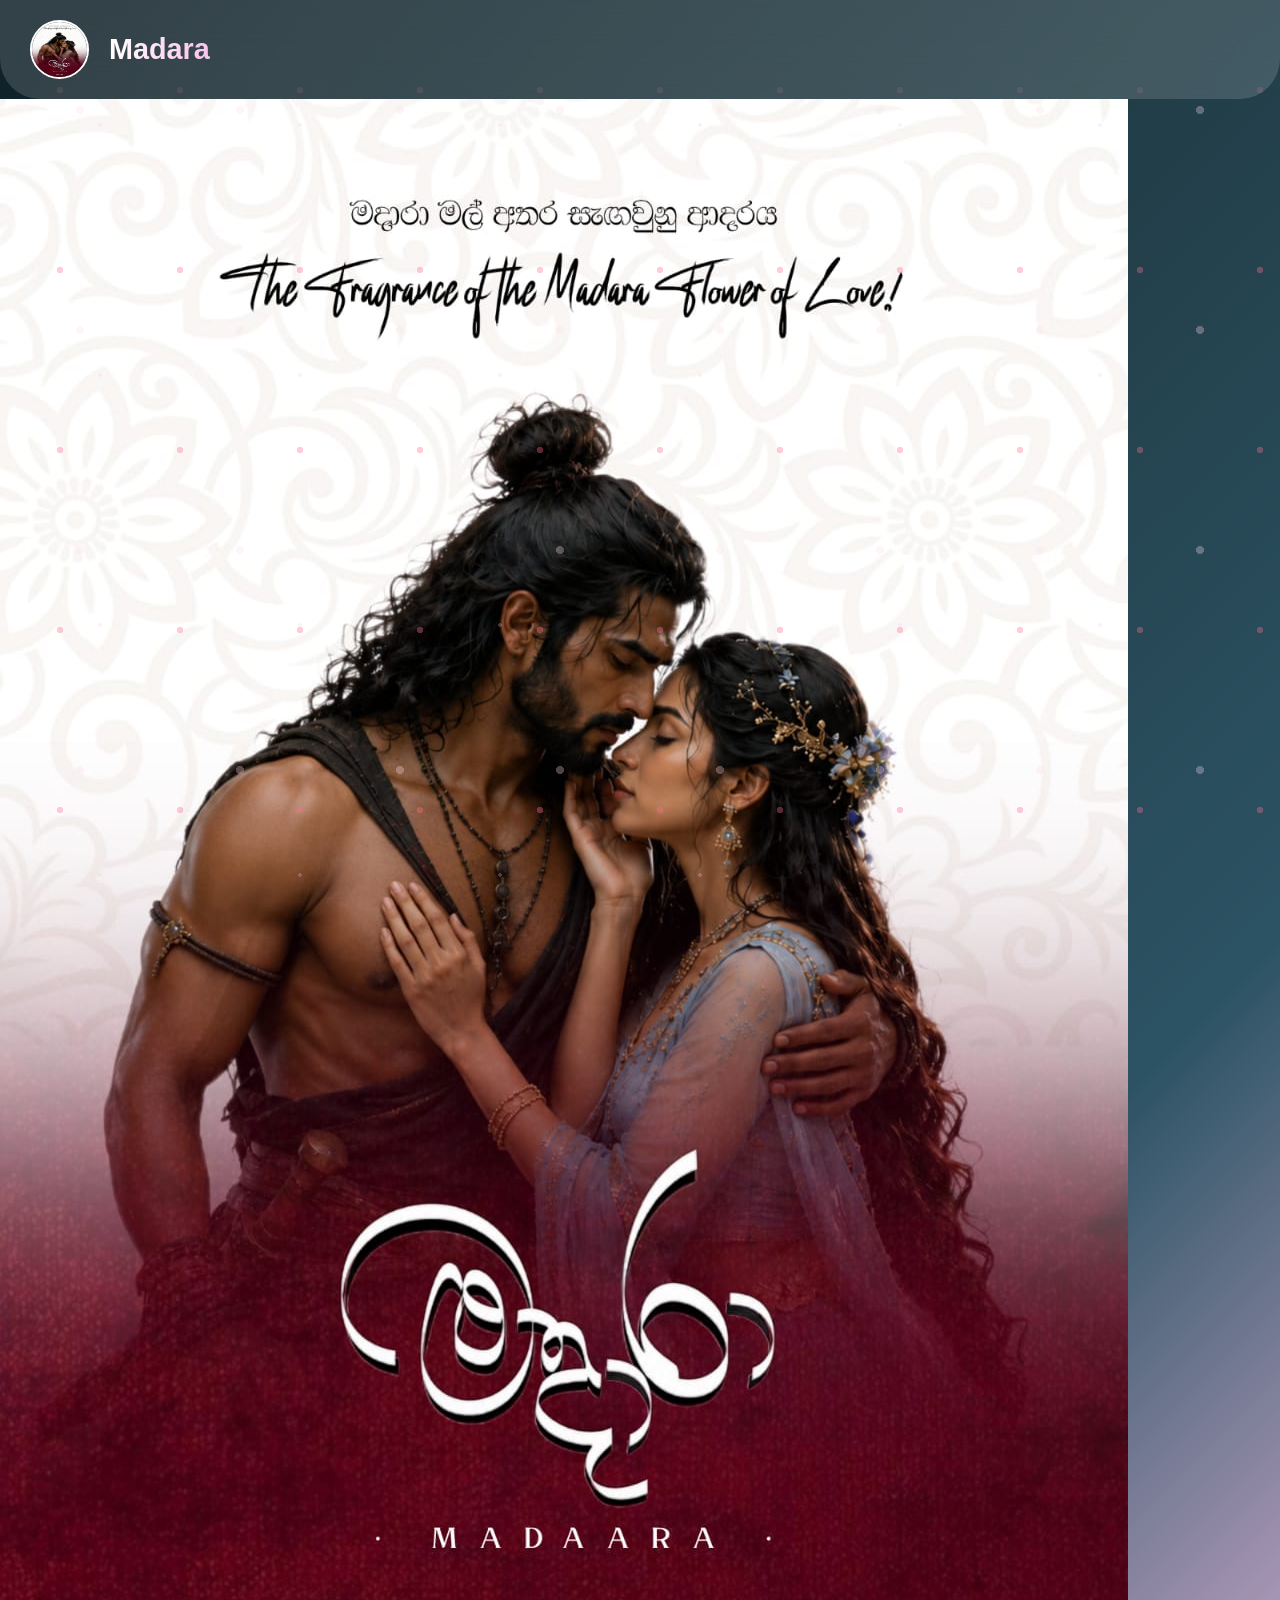
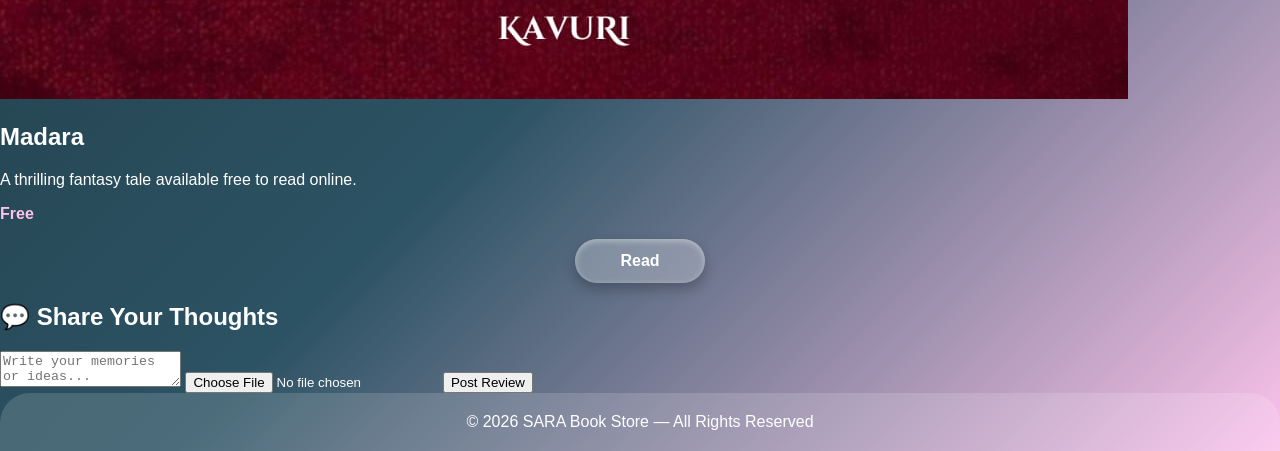
==== madara.html @ b9661925 "Add files via upload" ====
<!DOCTYPE html>
<html lang="en">
<head>
  <meta charset="UTF-8">
  <title>Madara</title>
  <link rel="stylesheet" href="style.css">
</head>
<body>
  <header>
    <img src="madara cover page.jpeg" class="author-photo" alt="Book Cover">
    <h1>Madara</h1>
  </header>

  <section class="book-detail-section">
    <div class="book-bubble">
      <img src="madara cover page.jpeg" alt="Book Cover">
    </div>
    <div class="book-info">
      <h2>Madara</h2>
      <p class="description">A thrilling fantasy tale available free to read online.</p>
      <p class="price">Free</p>
      <div class="book-buttons">
        <a href="https://www.wattpad.com/story/412340259" target="_blank" class="read-btn">Read</a>
      </div>
    </div>
  </section>

  <section class="review-center" data-book="madara">
    <h2>💬 Share Your Thoughts</h2>
    <form class="review-form" id="reviewForm">
      <textarea id="reviewText" placeholder="Write your memories or ideas..." required></textarea>
      <input type="file" id="reviewImage" accept="image/*">
      <button type="submit">Post Review</button>
    </form>
    <div class="reviews" id="reviewsList"></div>
  </section>

  <footer>© 2026 SARA Book Store — All Rights Reserved</footer>

  <script src="reviews.js"></script>
</body>
</html>
---- style.css ----
/* Global */
body {
  margin: 0;
  font-family: -apple-system, BlinkMacSystemFont, 'SF Pro Display', sans-serif;
  background: linear-gradient(135deg, #0f2027, #203a43, #2c5364, #fbc2eb);
  color: #fff;
  animation: fadeIn 1.2s ease-in;
}
@keyframes fadeIn { from { opacity: 0; } to { opacity: 1; } }

header {
  display: flex;
  align-items: center;
  justify-content: flex-start;
  padding: 20px 30px;
  background: rgba(255,255,255,0.15);
  backdrop-filter: blur(20px);
  border-bottom-left-radius: 40px;
  border-bottom-right-radius: 40px;
  gap: 20px;
}
.author-photo {
  width: 55px; height: 55px;
  border-radius: 50%;
  border: 2px solid white;
}
header h1 {
  font-size: 1.8em;
  font-weight: 600;
  background: linear-gradient(90deg,#fff,#fbc2eb);
  -webkit-background-clip: text;
  -webkit-text-fill-color: transparent;
  margin: 0;
}

/* Announcement */
.news-bar { 
  background: rgba(255,255,255,0.2); 
  padding: 12px; text-align: center; 
  border-radius: 30px; margin: 20px auto; 
  width: 80%; overflow: hidden; 
}
.news-text { 
  display: inline-block; white-space: nowrap; 
  animation: scrollText 15s linear infinite; 
  font-weight: 500; 
}
@keyframes scrollText {
  0% { transform: translateX(100%); }
  100% { transform: translateX(-100%); }
}

/* Slideshow */
.slideshow { 
  position: relative; max-width: 90%; height: 60vh; 
  margin: 40px auto; overflow: hidden; border-radius: 30px; 
}
.slide { 
  position: absolute; top: 0; left: 0; 
  width: 100%; height: 100%; object-fit: cover; 
  border-radius: 30px; opacity: 0; transition: opacity 1s; 
}
.slide.active { opacity: 1; z-index: 1; }
.bubble-nav { 
  position: absolute; bottom: 15px; left: 50%; 
  transform: translateX(-50%); display: flex; gap: 12px; 
}
.bubble-nav span { 
  width: 14px; height: 14px; border-radius: 50%; 
  background: rgba(255,255,255,0.6); cursor: pointer; 
  transition: transform 0.3s ease;
}
.bubble-nav span.active { background: #fbc2eb; transform: scale(1.2); }
/* Book grid */
.book-grid { 
  display: grid; grid-template-columns: repeat(auto-fit, minmax(220px, 1fr)); 
  gap: 25px; padding: 30px; 
}
.book-card { 
  background: rgba(255,255,255,0.2); backdrop-filter: blur(15px);
  border-radius: 20px; padding: 20px; text-align: center; 
  transition: transform 0.4s ease, box-shadow 0.4s ease; 
}
.book-card:hover { transform: translateY(-8px) scale(1.03); box-shadow: 0 12px 28px rgba(0,0,0,0.2); }
.book-card img { width: 100%; border-radius: 15px; margin-bottom: 10px; }
.book-card h3 { margin: 8px 0; }
.price { font-size: 1em; font-weight: 600; color: #fbc2eb; }

/* Buttons with equal size + water droplet effect */
.book-buttons {
  margin-top: 12px; display: flex; justify-content: center; gap: 14px;
}
.book-buttons a,
.book-buttons button {
  width: 130px; height: 44px;
  display: inline-flex; align-items: center; justify-content: center;
  border-radius: 22px; font-weight: 600;
  text-decoration: none; cursor: pointer;
  transition: all 0.35s ease;
  background: rgba(255,255,255,0.25);
  backdrop-filter: blur(18px); -webkit-backdrop-filter: blur(18px);
  box-shadow: inset 0 2px 6px rgba(255,255,255,0.4),
              0 6px 14px rgba(0,0,0,0.25);
}

/* View button in rose */
.view-btn { background: linear-gradient(145deg, #ff6f91, #ff4d6d); color: #e93eb0; border: none; }

/* Buy button glassy droplet */
.buy-btn { background: rgba(255,255,255,0.25); color: #e24cc9; border: 1px solid rgba(255,255,255,0.35); }

/* Read button orange */
.read-btn { background: linear-gradient(145deg, #ff9f43, #e67e22); color: #fff; border: none; }

/* Hover glow */
.book-buttons a:hover,
.book-buttons button:hover {
  transform: translateY(-3px) scale(1.07);
  box-shadow: 0 0 18px rgba(251,194,235,0.8);
}
/* Newsletter */
.newsletter { 
  background: rgba(255,255,255,0.25); 
  backdrop-filter: blur(25px);
  -webkit-backdrop-filter: blur(25px);
  padding: 30px; 
  margin: 40px auto; 
  width: 70%; 
  border-radius: 25px; 
  text-align: center; 
  box-shadow: 0 8px 20px rgba(0,0,0,0.3);
}
.newsletter h2 { 
  margin-bottom: 10px; 
  font-size: 1.5em; 
  background: linear-gradient(90deg,#fff,#fbc2eb);
  -webkit-background-clip: text;
  -webkit-text-fill-color: transparent;
}
.newsletter p { 
  margin-bottom: 20px; 
  font-size: 0.95em; 
  color: rgba(255,255,255,0.85);
}
.newsletter-form {
  display: flex;
  justify-content: center;
  gap: 10px;
}
.newsletter-form input {
  padding: 12px 15px;
  border-radius: 20px;
  border: none;
  outline: none;
  width: 60%;
  background: rgba(255,255,255,0.2);
  color: #fff;
}
.newsletter-form input::placeholder { color: rgba(255,255,255,0.7); }
.newsletter-form button {
  padding: 12px 20px;
  border: none;
  border-radius: 20px;
  background: #fbc2eb;
  color: #000;
  cursor: pointer;
  transition: all 0.3s ease;
}
.newsletter-form button:hover {
  box-shadow: 0 0 12px #fbc2eb;
  transform: scale(1.05);
}

/* Contact */
.contact {
  text-align: center;
  margin: 40px auto;
  padding: 20px;
  width: 70%;
  background: rgba(255,255,255,0.15);
  backdrop-filter: blur(20px);
  border-radius: 25px;
  box-shadow: 0 6px 15px rgba(0,0,0,0.3);
}
.contact h2 {
  margin-bottom: 10px;
  font-size: 1.4em;
  background: linear-gradient(90deg,#fff,#25D366);
  -webkit-background-clip: text;
  -webkit-text-fill-color: transparent;
}
.contact p {
  margin-bottom: 15px;
  color: rgba(255,255,255,0.85);
}
.whatsapp-btn {
  display: inline-block;
  padding: 12px 20px;
  border-radius: 25px;
  background: #25D366; /* WhatsApp green */
  color: #fff;
  font-weight: 600;
  text-decoration: none;
  transition: all 0.3s ease;
}
.whatsapp-btn:hover {
  background: #1ebe5d;
  box-shadow: 0 0 12px #25D366;
  transform: scale(1.05);
}
/* Social Media Connectivity */
.social-connect {
  text-align: center;
  margin: 40px auto;
  padding: 20px;
  width: 70%;
  background: rgba(255,255,255,0.15);
  backdrop-filter: blur(20px);
  border-radius: 25px;
  box-shadow: 0 6px 15px rgba(0,0,0,0.3);
}
.social-connect h2 {
  margin-bottom: 10px;
  font-size: 1.4em;
  background: linear-gradient(90deg,#fff,#fbc2eb);
  -webkit-background-clip: text;
  -webkit-text-fill-color: transparent;
}
.social-connect p {
  margin-bottom: 15px;
  color: rgba(255,255,255,0.85);
}
.social-icons {
  display: flex;
  justify-content: center;
  gap: 20px;
}
.social-icons img {
  width: 40px;
  height: 40px;
  border-radius: 50%;
  transition: transform 0.3s ease, box-shadow 0.3s ease;
}
.social-icons img:hover {
  transform: scale(1.15);
  box-shadow: 0 0 12px rgba(255,255,255,0.6);
}

/* Footer */
footer { 
  text-align: center; 
  padding: 20px; 
  background: rgba(255,255,255,0.15); 
  border-top-left-radius: 30px; 
  border-top-right-radius: 30px; 
}

/* Responsive tweaks */
@media (max-width: 600px) {
  header { flex-direction: column; text-align: center; }
  .slideshow { height: 40vh; }
  .newsletter { width: 90%; }
}
@media (max-width: 768px) {
  .slideshow .slide { height: 350px; }
  .book-grid { grid-template-columns: repeat(auto-fit, minmax(150px, 1fr)); gap: 15px; }
  .book-card h3 { font-size: 1rem; }
}
@media (max-width: 480px) {
  header, footer { flex-direction: column; text-align: center; }
  .slideshow .slide { height: 250px; }
  .book-grid { grid-template-columns: 1fr; gap: 10px; }
  .book-card h3 { font-size: 0.9rem; }
  .book-buttons a, .book-buttons button { width: 100%; margin-top: 5px; }
}


/* Crystallic Rose Rain Overlay */
body::before {
  content: "";
  position: fixed;
  top: 0; left: 0;
  width: 100%; height: 100%;
  pointer-events: none; /* ensures content is clickable */
  background-image: radial-gradient(circle, rgba(255,111,145,0.4) 2px, transparent 2px);
  background-size: 120px 120px;
  animation: roseRain 12s linear infinite;
  z-index: 0;
}

/* Animate the rain effect */
@keyframes roseRain {
  0% { background-position: 0 0; }
  100% { background-position: 0 600px; }
}

/* Ensure content stays above the rain */
header, .news-bar, .slideshow, .book-grid, .newsletter, .contact, .social-connect, footer {
  position: relative;
  z-index: 1;
}
/* Crystallic Rose Rain Overlay */
body::before {
  content: "";
  position: fixed;
  top: 0; left: 0;
  width: 100%; height: 100%;
  pointer-events: none; /* don’t block content */
  background-image: radial-gradient(circle, rgba(255,111,145,0.35) 3px, transparent 3px),
                    radial-gradient(circle, rgba(251,194,235,0.25) 2px, transparent 2px),
                    radial-gradient(circle, rgba(255,222,233,0.3) 4px, transparent 4px);
  background-size: 120px 180px, 200px 250px, 160px 220px;
  animation: crystalRain 18s linear infinite;
  z-index: 0;
}

/* Random drifting crystal rain */
@keyframes crystalRain {
  0%   { background-position: 0 0, 50px -100px, -80px 0; }
  50%  { background-position: 40px 300px, -60px 200px, 100px 400px; }
  100% { background-position: -40px 600px, 80px 500px, -120px 700px; }
}

/* Keep content above the rain */
header, .news-bar, .slideshow, .book-grid, .newsletter, .contact, .social-connect, footer {
  position: relative;
  z-index: 1;
}
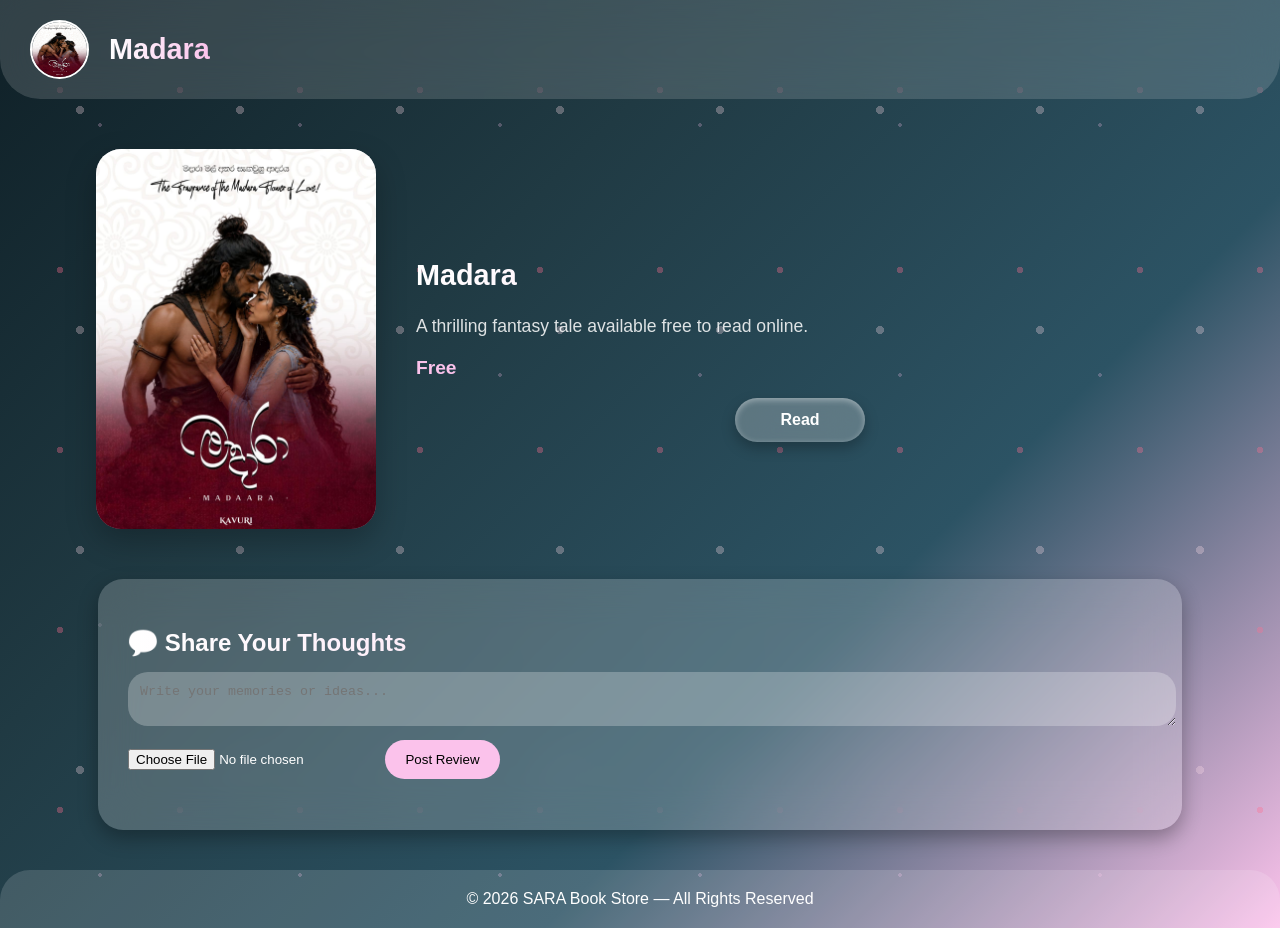
==== commit 83a43802: "Update madara.html" ====
--- a/madara.html
+++ b/madara.html
@@ -3,6 +3,8 @@
 <head>
   <meta charset="UTF-8">
   <title>Madara</title>
+  <meta name="description" content="A heartfelt journey exploring the nuances of love and relationships.">
+<meta name="keywords" content="books, love, bookstore, infinitylove">
   <link rel="stylesheet" href="style.css">
 </head>
 <body>
--- a/style.css
+++ b/style.css
@@ -8,6 +8,7 @@
 }
 @keyframes fadeIn { from { opacity: 0; } to { opacity: 1; } }
 
+/* Header */
 header {
   display: flex;
   align-items: center;
@@ -33,7 +34,7 @@
   margin: 0;
 }
 
-/* Announcement */
+/* Announcement Bar */
 .news-bar { 
   background: rgba(255,255,255,0.2); 
   padding: 12px; text-align: center; 
@@ -71,7 +72,7 @@
   transition: transform 0.3s ease;
 }
 .bubble-nav span.active { background: #fbc2eb; transform: scale(1.2); }
-/* Book grid */
+/* Book Grid */
 .book-grid { 
   display: grid; grid-template-columns: repeat(auto-fit, minmax(220px, 1fr)); 
   gap: 25px; padding: 30px; 
@@ -86,7 +87,7 @@
 .book-card h3 { margin: 8px 0; }
 .price { font-size: 1em; font-weight: 600; color: #fbc2eb; }
 
-/* Buttons with equal size + water droplet effect */
+/* Buttons */
 .book-buttons {
   margin-top: 12px; display: flex; justify-content: center; gap: 14px;
 }
@@ -102,143 +103,75 @@
   box-shadow: inset 0 2px 6px rgba(255,255,255,0.4),
               0 6px 14px rgba(0,0,0,0.25);
 }
-
-/* View button in rose */
-.view-btn { background: linear-gradient(145deg, #ff6f91, #ff4d6d); color: #e93eb0; border: none; }
-
-/* Buy button glassy droplet */
+.view-btn { background: linear-gradient(145deg, #ff6f91, #ff4d6d); color: #fff; border: none; }
 .buy-btn { background: rgba(255,255,255,0.25); color: #e24cc9; border: 1px solid rgba(255,255,255,0.35); }
-
-/* Read button orange */
 .read-btn { background: linear-gradient(145deg, #ff9f43, #e67e22); color: #fff; border: none; }
-
-/* Hover glow */
 .book-buttons a:hover,
 .book-buttons button:hover {
   transform: translateY(-3px) scale(1.07);
   box-shadow: 0 0 18px rgba(251,194,235,0.8);
 }
+
 /* Newsletter */
 .newsletter { 
-  background: rgba(255,255,255,0.25); 
-  backdrop-filter: blur(25px);
-  -webkit-backdrop-filter: blur(25px);
-  padding: 30px; 
-  margin: 40px auto; 
-  width: 70%; 
-  border-radius: 25px; 
-  text-align: center; 
+  background: rgba(255,255,255,0.25); backdrop-filter: blur(25px);
+  padding: 30px; margin: 40px auto; width: 70%; 
+  border-radius: 25px; text-align: center; 
   box-shadow: 0 8px 20px rgba(0,0,0,0.3);
 }
 .newsletter h2 { 
-  margin-bottom: 10px; 
-  font-size: 1.5em; 
-  background: linear-gradient(90deg,#fff,#fbc2eb);
-  -webkit-background-clip: text;
-  -webkit-text-fill-color: transparent;
-}
-.newsletter p { 
-  margin-bottom: 20px; 
-  font-size: 0.95em; 
-  color: rgba(255,255,255,0.85);
-}
-.newsletter-form {
-  display: flex;
-  justify-content: center;
-  gap: 10px;
-}
+  margin-bottom: 10px; font-size: 1.5em; 
+  background: linear-gradient(90deg,#fff,#fbc2eb);
+  -webkit-background-clip: text; -webkit-text-fill-color: transparent;
+}
+.newsletter p { margin-bottom: 20px; font-size: 0.95em; color: rgba(255,255,255,0.85); }
+.newsletter-form { display: flex; justify-content: center; gap: 10px; }
 .newsletter-form input {
-  padding: 12px 15px;
-  border-radius: 20px;
-  border: none;
-  outline: none;
-  width: 60%;
-  background: rgba(255,255,255,0.2);
-  color: #fff;
+  padding: 12px 15px; border-radius: 20px; border: none; outline: none;
+  width: 60%; background: rgba(255,255,255,0.2); color: #fff;
 }
 .newsletter-form input::placeholder { color: rgba(255,255,255,0.7); }
 .newsletter-form button {
-  padding: 12px 20px;
-  border: none;
-  border-radius: 20px;
-  background: #fbc2eb;
-  color: #000;
-  cursor: pointer;
-  transition: all 0.3s ease;
-}
-.newsletter-form button:hover {
-  box-shadow: 0 0 12px #fbc2eb;
-  transform: scale(1.05);
-}
-
+  padding: 12px 20px; border: none; border-radius: 20px;
+  background: #fbc2eb; color: #000; cursor: pointer; transition: all 0.3s ease;
+}
+.newsletter-form button:hover { box-shadow: 0 0 12px #fbc2eb; transform: scale(1.05); }
 /* Contact */
 .contact {
-  text-align: center;
-  margin: 40px auto;
-  padding: 20px;
-  width: 70%;
-  background: rgba(255,255,255,0.15);
-  backdrop-filter: blur(20px);
-  border-radius: 25px;
-  box-shadow: 0 6px 15px rgba(0,0,0,0.3);
+  text-align: center; margin: 40px auto; padding: 20px; width: 70%;
+  background: rgba(255,255,255,0.15); backdrop-filter: blur(20px);
+  border-radius: 25px; box-shadow: 0 6px 15px rgba(0,0,0,0.3);
 }
 .contact h2 {
-  margin-bottom: 10px;
-  font-size: 1.4em;
+  margin-bottom: 10px; font-size: 1.4em;
   background: linear-gradient(90deg,#fff,#25D366);
-  -webkit-background-clip: text;
-  -webkit-text-fill-color: transparent;
-}
-.contact p {
-  margin-bottom: 15px;
-  color: rgba(255,255,255,0.85);
-}
+  -webkit-background-clip: text; -webkit-text-fill-color: transparent;
+}
+.contact p { margin-bottom: 15px; color: rgba(255,255,255,0.85); }
 .whatsapp-btn {
-  display: inline-block;
-  padding: 12px 20px;
-  border-radius: 25px;
-  background: #25D366; /* WhatsApp green */
-  color: #fff;
-  font-weight: 600;
-  text-decoration: none;
+  display: inline-block; padding: 12px 20px; border-radius: 25px;
+  background: #25D366; color: #fff; font-weight: 600; text-decoration: none;
   transition: all 0.3s ease;
 }
-.whatsapp-btn:hover {
-  background: #1ebe5d;
-  box-shadow: 0 0 12px #25D366;
-  transform: scale(1.05);
-}
-/* Social Media Connectivity */
+.whatsapp-btn:hover { background: #1ebe5d; box-shadow: 0 0 12px #25D366; transform: scale(1.05); }
+
+/* Social Media */
 .social-connect {
-  text-align: center;
-  margin: 40px auto;
-  padding: 20px;
-  width: 70%;
-  background: rgba(255,255,255,0.15);
-  backdrop-filter: blur(20px);
-  border-radius: 25px;
-  box-shadow: 0 6px 15px rgba(0,0,0,0.3);
+  text-align: center; margin: 40px auto; padding: 20px; width: 70%;
+  background: rgba(255,255,255,0.15); backdrop-filter: blur(20px);
+  border-radius: 25px; box-shadow: 0 6px 15px rgba(0,0,0,0.3);
 }
 .social-connect h2 {
-  margin-bottom: 10px;
-  font-size: 1.4em;
-  background: linear-gradient(90deg,#fff,#fbc2eb);
-  -webkit-background-clip: text;
-  -webkit-text-fill-color: transparent;
-}
-.social-connect p {
-  margin-bottom: 15px;
-  color: rgba(255,255,255,0.85);
-}
+  margin-bottom: 10px; font-size: 1.4em;
+  background: linear-gradient(90deg,#fff,#fbc2eb);
+  -webkit-background-clip: text; -webkit-text-fill-color: transparent;
+}
+.social-connect p { margin-bottom: 15px; color: rgba(255,255,255,0.85); }
 .social-icons {
-  display: flex;
-  justify-content: center;
-  gap: 20px;
+  display: flex; justify-content: center; gap: 20px;
 }
 .social-icons img {
-  width: 40px;
-  height: 40px;
-  border-radius: 50%;
+  width: 40px; height: 40px; border-radius: 50%;
   transition: transform 0.3s ease, box-shadow 0.3s ease;
 }
 .social-icons img:hover {
@@ -248,64 +181,121 @@
 
 /* Footer */
 footer { 
-  text-align: center; 
-  padding: 20px; 
+  text-align: center; padding: 20px; 
   background: rgba(255,255,255,0.15); 
-  border-top-left-radius: 30px; 
-  border-top-right-radius: 30px; 
+  border-top-left-radius: 30px; border-top-right-radius: 30px; 
+}
+/* Book detail section layout */
+.book-detail-section {
+  display: flex;
+  align-items: center;
+  justify-content: center;
+  gap: 40px;
+  margin: 50px auto;
+  width: 85%;
+}
+
+/* Rectangular water bubble around book cover */
+.book-bubble {
+  width: 280px;
+  height: 380px;
+  border-radius: 25px; /* rectangular with rounded corners */
+  background: radial-gradient(circle at 30% 30%, rgba(255,255,255,0.4), rgba(251,194,235,0.25));
+  backdrop-filter: blur(20px);
+  display: flex;
+  align-items: center;
+  justify-content: center;
+  box-shadow: inset 0 8px 20px rgba(255,255,255,0.5),
+              0 12px 30px rgba(0,0,0,0.25);
+  overflow: hidden;
+}
+
+.book-bubble img {
+  width: 100%;
+  height: auto;
+  border-radius: 15px;
+}
+
+/* Description styling */
+.book-info {
+  flex: 1;
+  color: #fff;
+}
+
+.book-info h2 {
+  font-size: 1.8em;
+  background: linear-gradient(90deg,#fff,#fbc2eb);
+  -webkit-background-clip: text;
+  -webkit-text-fill-color: transparent;
+}
+
+.book-info .description {
+  margin: 20px 0;
+  font-size: 1.1em;
+  color: rgba(255,255,255,0.85);
+}
+
+.book-info .price {
+  font-size: 1.2em;
+  font-weight: bold;
+  color: #fbc2eb;
 }
 
 /* Responsive tweaks */
+@media (max-width: 768px) {
+  .book-detail-section {
+    flex-direction: column;
+    text-align: center;
+  }
+  .book-bubble {
+    margin-bottom: 20px;
+  }
+}
+
+/* Review Center */
+.review-center {
+  background: rgba(255,255,255,0.2); backdrop-filter: blur(20px);
+  border-radius: 25px; padding: 30px; margin: 40px auto; width: 80%;
+  box-shadow: 0 8px 20px rgba(0,0,0,0.3);
+}
+.review-center h2 {
+  margin-bottom: 15px; font-size: 1.5em;
+  background: linear-gradient(90deg,#fff,#fbc2eb);
+  -webkit-background-clip: text; -webkit-text-fill-color: transparent;
+}
+.review-form textarea {
+  width: 100%; padding: 12px; border-radius: 20px;
+  border: none; background: rgba(255,255,255,0.25); color: #fff;
+  margin-bottom: 10px;
+}
+.review-form input[type="file"] { margin-bottom: 10px; }
+.review-form button {
+  padding: 12px 20px; border-radius: 20px; background: #fbc2eb;
+  border: none; cursor: pointer; transition: 0.3s;
+}
+.review-form button:hover { transform: scale(1.05); box-shadow: 0 0 12px #fbc2eb; }
+.reviews { margin-top: 20px; }
+
+/* Responsive Tweaks */
+@media (max-width: 768px) {
+  .book-detail-section { flex-direction: column; text-align: center; }
+  .book-bubble { margin-bottom: 20px; }
+}
 @media (max-width: 600px) {
   header { flex-direction: column; text-align: center; }
   .slideshow { height: 40vh; }
   .newsletter { width: 90%; }
 }
-@media (max-width: 768px) {
-  .slideshow .slide { height: 350px; }
-  .book-grid { grid-template-columns: repeat(auto-fit, minmax(150px, 1fr)); gap: 15px; }
-  .book-card h3 { font-size: 1rem; }
-}
 @media (max-width: 480px) {
-  header, footer { flex-direction: column; text-align: center; }
   .slideshow .slide { height: 250px; }
   .book-grid { grid-template-columns: 1fr; gap: 10px; }
-  .book-card h3 { font-size: 0.9rem; }
   .book-buttons a, .book-buttons button { width: 100%; margin-top: 5px; }
 }
-
 
 /* Crystallic Rose Rain Overlay */
 body::before {
-  content: "";
-  position: fixed;
-  top: 0; left: 0;
-  width: 100%; height: 100%;
-  pointer-events: none; /* ensures content is clickable */
-  background-image: radial-gradient(circle, rgba(255,111,145,0.4) 2px, transparent 2px);
-  background-size: 120px 120px;
-  animation: roseRain 12s linear infinite;
-  z-index: 0;
-}
-
-/* Animate the rain effect */
-@keyframes roseRain {
-  0% { background-position: 0 0; }
-  100% { background-position: 0 600px; }
-}
-
-/* Ensure content stays above the rain */
-header, .news-bar, .slideshow, .book-grid, .newsletter, .contact, .social-connect, footer {
-  position: relative;
-  z-index: 1;
-}
-/* Crystallic Rose Rain Overlay */
-body::before {
-  content: "";
-  position: fixed;
-  top: 0; left: 0;
-  width: 100%; height: 100%;
-  pointer-events: none; /* don’t block content */
+  content: ""; position: fixed; top: 0; left: 0;
+  width: 100%; height: 100%; pointer-events: none;
   background-image: radial-gradient(circle, rgba(255,111,145,0.35) 3px, transparent 3px),
                     radial-gradient(circle, rgba(251,194,235,0.25) 2px, transparent 2px),
                     radial-gradient(circle, rgba(255,222,233,0.3) 4px, transparent 4px);
@@ -313,16 +303,11 @@
   animation: crystalRain 18s linear infinite;
   z-index: 0;
 }
-
-/* Random drifting crystal rain */
 @keyframes crystalRain {
   0%   { background-position: 0 0, 50px -100px, -80px 0; }
   50%  { background-position: 40px 300px, -60px 200px, 100px 400px; }
   100% { background-position: -40px 600px, 80px 500px, -120px 700px; }
 }
-
-/* Keep content above the rain */
-header, .news-bar, .slideshow, .book-grid, .newsletter, .contact, .social-connect, footer {
-  position: relative;
-  z-index: 1;
-}
+header, .news-bar, .slideshow, .book-grid, .newsletter, .contact, .social-connect, footer, .book-detail-section, .review-center {
+  position: relative; z-index: 1;
+}
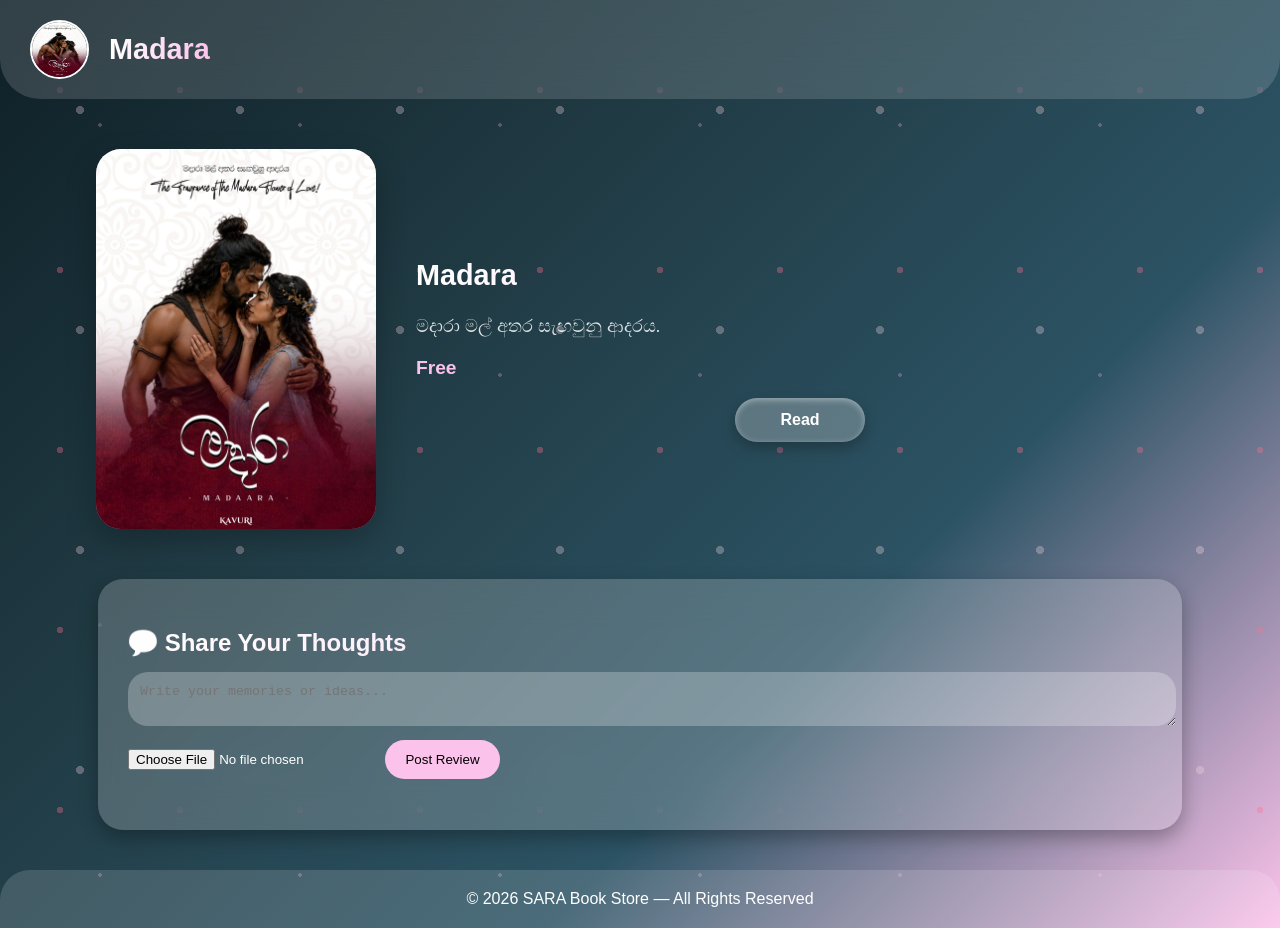
==== commit 72dd038e: "Update madara.html" ====
--- a/madara.html
+++ b/madara.html
@@ -1,6 +1,8 @@
 <!DOCTYPE html>
 <html lang="en">
 <head>
+  <script async src="https://pagead2.googlesyndication.com/pagead/js/adsbygoogle.js?client=ca-pub-2616562064241582"
+     crossorigin="anonymous"></script>
   <meta charset="UTF-8">
   <title>Madara</title>
   <meta name="description" content="A heartfelt journey exploring the nuances of love and relationships.">
@@ -19,7 +21,7 @@
     </div>
     <div class="book-info">
       <h2>Madara</h2>
-      <p class="description">A thrilling fantasy tale available free to read online.</p>
+      <p class="description">මදාරා මල් අතර සැඟවුනු ආදරය.</p>
       <p class="price">Free</p>
       <div class="book-buttons">
         <a href="https://www.wattpad.com/story/412340259" target="_blank" class="read-btn">Read</a>
@@ -36,6 +38,8 @@
     </form>
     <div class="reviews" id="reviewsList"></div>
   </section>
+  <script async src="https://pagead2.googlesyndication.com/pagead/js/adsbygoogle.js?client=ca-pub-2616562064241582"
+     crossorigin="anonymous"></script>
 
   <footer>© 2026 SARA Book Store — All Rights Reserved</footer>
 
